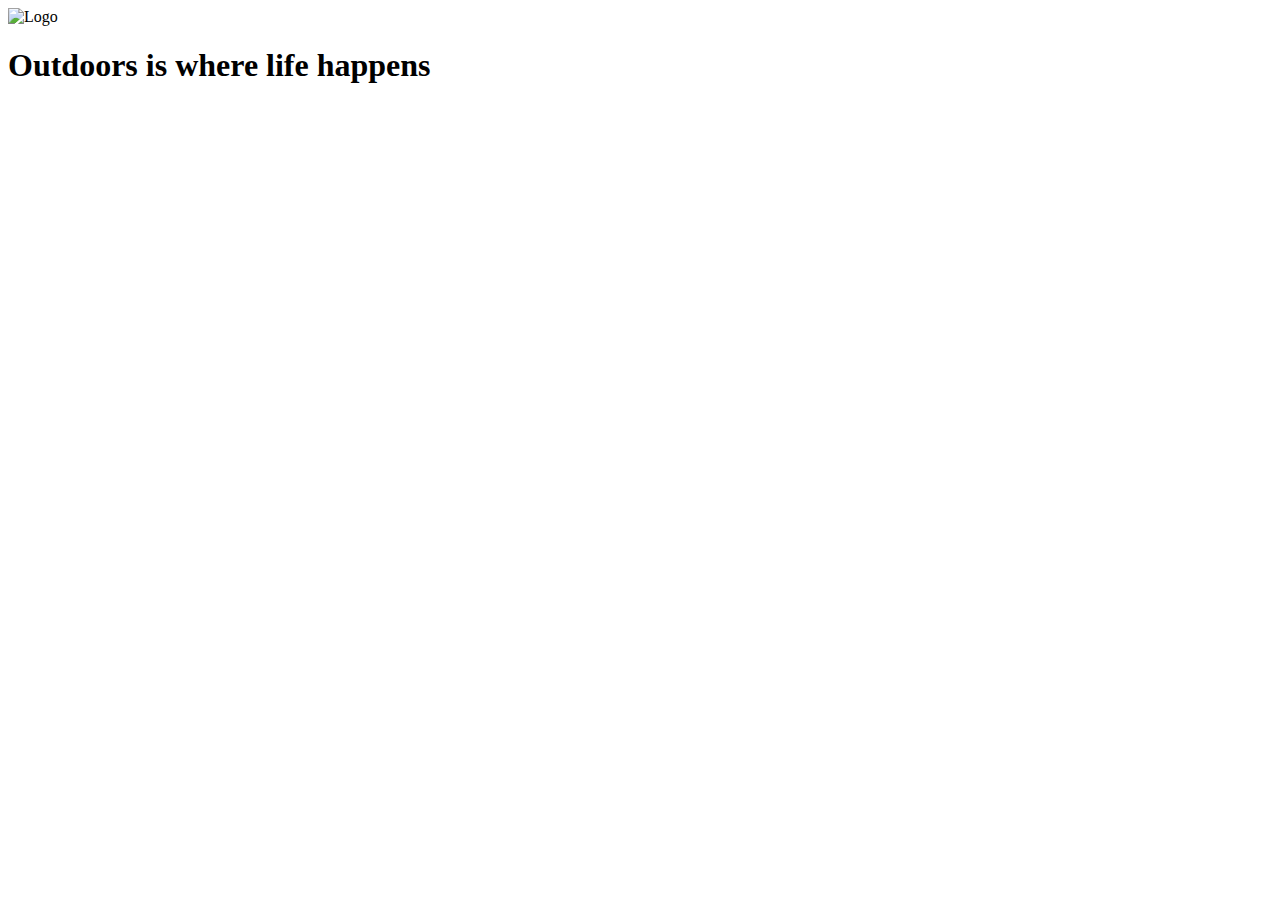
==== Code Practice/Advanced_CSS/index.html @ 0896ba67 "Create index.html" ====
<!DOCTYPE html>
<html lang="en">
	<head>
		<meta charset="UTF-8" />
		<meta name="viewport" content="width=device-width, initial-scale=1.0" />

		<link
			href="https://fonts.googleapis.com/css?family=Lato:100,300,400,700,900"
			rel="stylesheet"
		/>

		<link rel="stylesheet" href="css/icon-font.css" />
		<link rel="stylesheet" href="css/style.css" />
		<link rel="shortcut icon" type="image/png" href="img/favicon.png" />

		<title>Natours | Exciting tours for adventurous people</title>
	</head>
	<body>
		<header class="header">
			<div class="logo-box">
				<img src="img/logo-white.png" alt="Logo" class="logo" />
			</div>
			<div class="text-box">
				<h1 class="heading-primary">
					<span class="heading-primary-main">Outdoors</span>
					<span class="heading-primary-sub">is where life happens</span>
				</h1>
			</div>
		</header>
	</body>
</html>
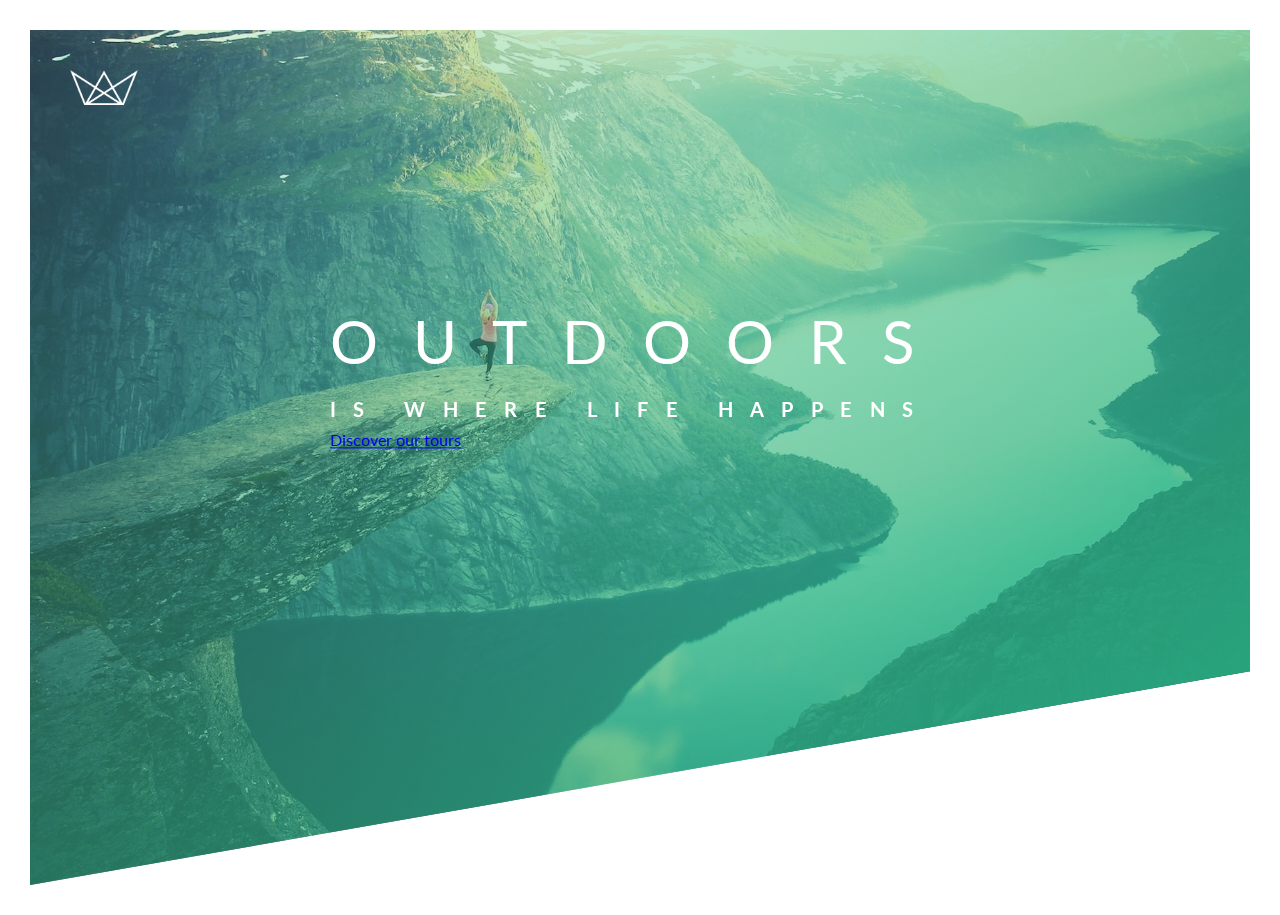
==== commit 2f9d2d58: "Update index.html" ====
--- a/Code Practice/Advanced_CSS/index.html
+++ b/Code Practice/Advanced_CSS/index.html
@@ -25,6 +25,8 @@
 					<span class="heading-primary-main">Outdoors</span>
 					<span class="heading-primary-sub">is where life happens</span>
 				</h1>
+
+				<a href="#" class="btn btn-white">Discover our tours</a>
 			</div>
 		</header>
 	</body>
--- a/Code Practice/Advanced_CSS/css/style.css
+++ b/Code Practice/Advanced_CSS/css/style.css
@@ -0,0 +1,133 @@
+/*
+COLORS:
+
+Light green: #7ed56f
+Medium green: #55c57a
+Dark green: #28b485
+
+*/
+
+* {
+	margin: 0;
+	padding: 0;
+	box-sizing: border-box;
+}
+
+body {
+	font-family: 'Lato', sans-serif;
+	font-weight: 400;
+	font-size: 16px;
+	line-height: 1.7;
+	color: #777;
+	padding: 30px;
+}
+
+/* Header */
+
+.header {
+	height: 95vh;
+	background-image: linear-gradient(to right bottom, #7ed56f25, #28b485),
+		url(../img/hero.jpg);
+	background-size: cover; /*fits inside the window*/
+	background-position: top; /*top remains the same when resized*/
+	clip-path: polygon(0 0, 100% 0, 100% 75%, 0% 100%);
+	position: relative;
+}
+
+.logo-box {
+	position: absolute;
+	top: 40px;
+	left: 40px;
+}
+
+.logo {
+	height: 35px;
+}
+
+/* .logo:hover {
+	animation: moveInRight 1s;
+} */
+
+.text-box {
+	position: absolute;
+	top: 40%; /*places top of the box 40% down from the parent box*/
+	left: 50%; /*places left of the box at halfway from left side of parent box*/
+	transform: translate(-50%, -50%); /*in relation to the element itself*/
+}
+
+.heading-primary {
+	color: #fff;
+	text-transform: uppercase;
+
+	/* if the animation shakes at the end, use this fix: */
+	backface-visibility: hidden;
+}
+
+.heading-primary-main {
+	display: block; /*split the sentence into two lines*/
+	font-size: 60px;
+	font-weight: 400;
+	letter-spacing: 35px;
+
+	animation-name: moveInLeft;
+	animation-duration: 1s;
+	animation-timing-function: ease-out;
+	/* animation-iteration-count: 3; */
+	/* animation-delay: 3s; */
+}
+
+.heading-primary-sub {
+	display: block; /*split the sentence into two lines*/
+	font-size: 20px;
+	font-weight: 700;
+	letter-spacing: 17.4px;
+
+	animation: moveInRight 1s ease-out;
+}
+
+/* CSS Animations */
+@keyframes moveInLeft {
+	0% {
+		/*before the animation starts*/
+		opacity: 0;
+		transform: translateX(-100px) /*rotate(100deg)*/; /* x goes from left to right | the animation begins 100px left of the original location*/
+	}
+	/* 60% {
+		transform: rotate(120deg);
+	} */
+	80% {
+		transform: translateX(10px);
+		/* will move 10px over to the right of the original place  */
+	}
+
+	100% {
+		/*animation finishes*/
+		opacity: 1;
+		transform: translate(
+			0
+		); /* this is the way it looks now (the final version) */
+	}
+}
+
+@keyframes moveInRight {
+	0% {
+		/*before the animation starts*/
+		opacity: 0;
+		transform: translateX(
+			100px
+		); /* x goes from right to left | the animation begins 100px right of the original location*/
+	}
+
+	80% {
+		transform: translateX(-10px);
+		/* will move 10px over to the left of the original place  */
+	}
+
+	100% {
+		/*animation finishes*/
+		opacity: 1;
+		transform: translate(
+			0
+		); /* this is the way it looks now (the final version) */
+	}
+}
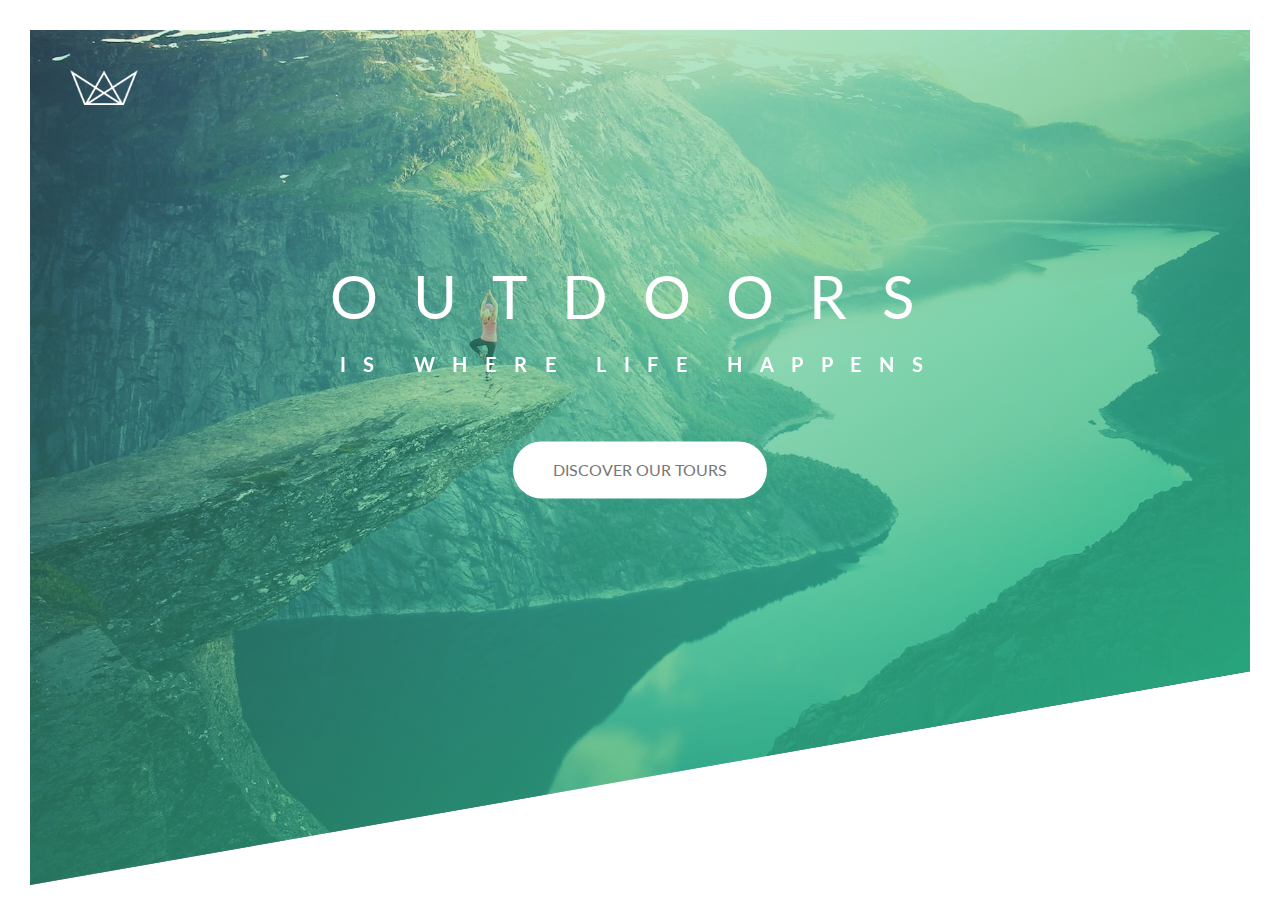
==== commit c00cecab: "Update index.html" ====
--- a/Code Practice/Advanced_CSS/index.html
+++ b/Code Practice/Advanced_CSS/index.html
@@ -9,7 +9,7 @@
 			rel="stylesheet"
 		/>
 
-		<link rel="stylesheet" href="css/icon-font.css" />
+		<!-- <link rel="stylesheet" href="css/icon-font.css" /> -->
 		<link rel="stylesheet" href="css/style.css" />
 		<link rel="shortcut icon" type="image/png" href="img/favicon.png" />
 
@@ -26,7 +26,7 @@
 					<span class="heading-primary-sub">is where life happens</span>
 				</h1>
 
-				<a href="#" class="btn btn-white">Discover our tours</a>
+				<a href="#" class="btn btn-white btn-animated">Discover our tours</a>
 			</div>
 		</header>
 	</body>
--- a/Code Practice/Advanced_CSS/css/style.css
+++ b/Code Practice/Advanced_CSS/css/style.css
@@ -53,6 +53,7 @@
 	top: 40%; /*places top of the box 40% down from the parent box*/
 	left: 50%; /*places left of the box at halfway from left side of parent box*/
 	transform: translate(-50%, -50%); /*in relation to the element itself*/
+	text-align: center;
 }
 
 .heading-primary {
@@ -61,6 +62,7 @@
 
 	/* if the animation shakes at the end, use this fix: */
 	backface-visibility: hidden;
+	margin-bottom: 60px;
 }
 
 .heading-primary-main {
@@ -131,3 +133,32 @@
 		); /* this is the way it looks now (the final version) */
 	}
 }
+
+/* Animated Button */
+
+.btn:link,
+.btn:visited {
+	text-transform: uppercase;
+	text-decoration: none;
+	padding: 15px 40px;
+	display: inline-block; /* :hover DOES NOT work without this for some reason🤔*/
+	border-radius: 40px;
+	transition: all 0.2s;
+}
+
+.btn:hover {
+	transform: translateY(-3px);
+	/* Y axis moves top to bottom. In order to move UP, we need to use negative number. */
+	box-shadow: 0 10px 20px rgba(0, 0, 0, 0.2);
+	/* offset-x | offset-y | blur-radius | color & opacity */
+}
+
+.btn:active {
+	transform: translateY(-1px);
+	box-shadow: 0 5px 10px rgba(0, 0, 0, 0.2);
+}
+
+.btn-white {
+	background-color: #fff;
+	color: #777;
+}
